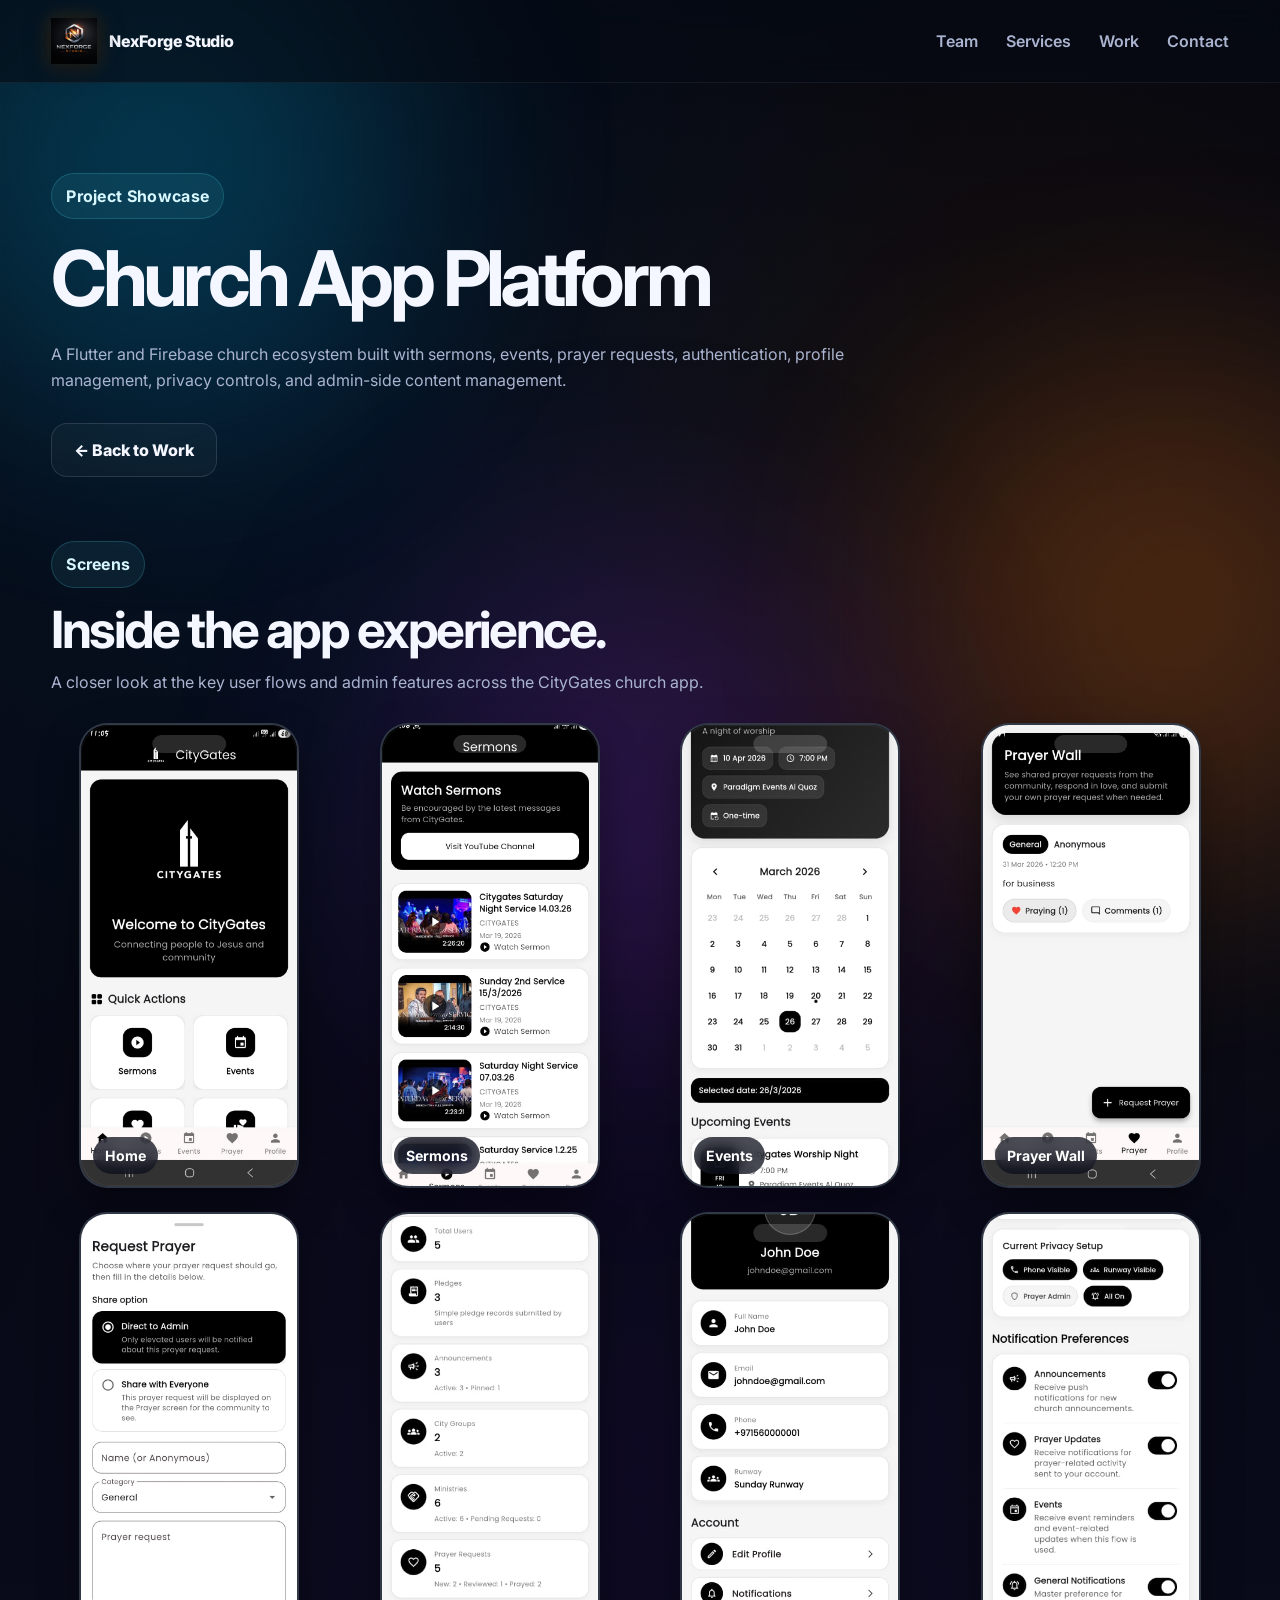
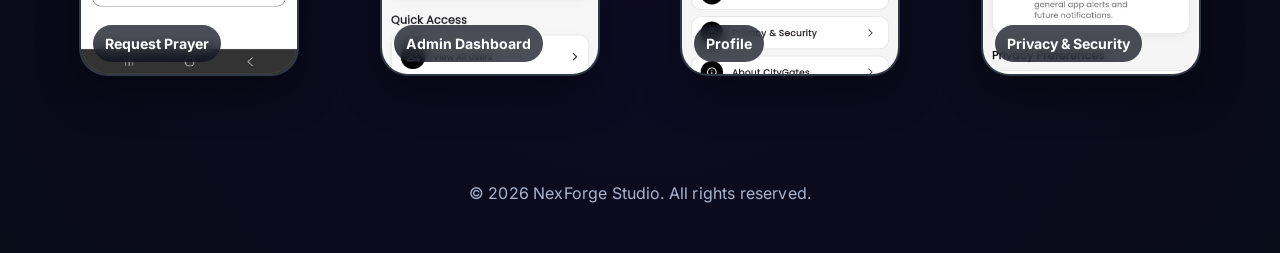
==== church-app.html @ 6024084e "first commit" ====
<!DOCTYPE html>
<html lang="en">
<head>
  <meta charset="UTF-8" />
  <meta name="viewport" content="width=device-width, initial-scale=1.0" />
  <title>Church App Platform | NexForge Studio</title>
  <link rel="preconnect" href="https://fonts.googleapis.com">
  <link rel="preconnect" href="https://fonts.gstatic.com" crossorigin>
  <link href="https://fonts.googleapis.com/css2?family=Inter:wght@400;500;600;700;800;900&display=swap" rel="stylesheet">
  <link rel="stylesheet" href="styles.css" />
</head>
<body>
  <div class="bg-orb orb-1"></div>
  <div class="bg-orb orb-2"></div>
  <div class="bg-orb orb-3"></div>
  <div class="page-noise"></div>

  <header class="site-header">
    <div class="container nav-wrap">
      <a href="index.html" class="brand">
        <img src="assets/logo.png" alt="NexForge Studio Logo" class="brand-logo" />
        <span class="brand-text">NexForge Studio</span>
      </a>

      <nav class="nav">
        <a href="index.html#team">Team</a>
        <a href="index.html#services">Services</a>
        <a href="index.html#work">Work</a>
        <a href="index.html#contact">Contact</a>
      </nav>
    </div>
  </header>

  <main>
    <section class="project-page-hero">
      <div class="container project-page-shell">
        <div class="project-page-copy reveal">
          <div class="section-kicker">Project Showcase</div>
          <h1>Church App Platform</h1>
          <p>
            A Flutter and Firebase church ecosystem built with sermons, events, prayer requests,
            authentication, profile management, privacy controls, and admin-side content management.
          </p>

          <div class="project-page-actions">
            <a href="index.html#work" class="btn btn-secondary">← Back to Work</a>
          </div>
        </div>
      </div>
    </section>

    <section class="project-gallery-section">
      <div class="container">
        <div class="section-head reveal">
          <div class="section-kicker">Screens</div>
          <h2>Inside the app experience.</h2>
          <p>
            A closer look at the key user flows and admin features across the CityGates church app.
          </p>
        </div>

        <div class="project-gallery mobile-gallery">
          <div class="gallery-item phone-frame">
            <img src="assets/church_app/home.jpeg" alt="CityGates church app home screen">
            <span>Home</span>
          </div>

          <div class="gallery-item phone-frame">
            <img src="assets/church_app/sermons.jpeg" alt="CityGates church app sermons screen">
            <span>Sermons</span>
          </div>

          <div class="gallery-item phone-frame">
            <img src="assets/church_app/events.jpeg" alt="CityGates church app events screen">
            <span>Events</span>
          </div>

          <div class="gallery-item phone-frame">
            <img src="assets/church_app/prayer.jpeg" alt="CityGates church app prayer wall screen">
            <span>Prayer Wall</span>
          </div>

          <div class="gallery-item phone-frame">
            <img src="assets/church_app/request-prayer.jpeg" alt="CityGates request prayer screen">
            <span>Request Prayer</span>
          </div>

          <div class="gallery-item phone-frame">
            <img src="assets/church_app/admin-dashboard.jpeg" alt="CityGates admin dashboard screen">
            <span>Admin Dashboard</span>
          </div>

          <div class="gallery-item phone-frame">
            <img src="assets/church_app/profile.jpeg" alt="CityGates profile screen">
            <span>Profile</span>
          </div>

          <div class="gallery-item phone-frame">
            <img src="assets/church_app/privacy-settings.jpeg" alt="CityGates privacy and security screen">
            <span>Privacy & Security</span>
          </div>
        </div>
      </div>
    </section>
  </main>

  <footer class="site-footer">
    <div class="container footer-inner">
      <p>© 2026 NexForge Studio. All rights reserved.</p>
    </div>
  </footer>
</body>
</html>
---- styles.css ----
:root {
  --bg: #070b17;
  --bg-2: #0b1020;
  --text: #f4f7ff;
  --muted: #aab4d0;
  --line: rgba(255, 255, 255, 0.08);
  --glass: rgba(13, 19, 38, 0.62);
  --glass-strong: rgba(8, 13, 27, 0.84);
  --cyan: #56e5ff;
  --blue: #69a9ff;
  --violet: #8d6bff;
  --pink: #ff4fd8;
  --lime: #c9ff75;
  --shadow: 0 30px 80px rgba(0, 0, 0, 0.35);
  --radius-xl: 32px;
  --radius-lg: 24px;
  --radius-md: 18px;
  --max-width: 1200px;
}

* {
  box-sizing: border-box;
  margin: 0;
  padding: 0;
}

html {
  scroll-behavior: smooth;
}

body {
  font-family: "Inter", sans-serif;
  color: var(--text);
  background:
    radial-gradient(circle at 20% 20%, rgba(0, 140, 255, 0.08), transparent 40%),
    radial-gradient(circle at 80% 30%, rgba(255, 120, 0, 0.08), transparent 40%),
    radial-gradient(circle at 50% 80%, rgba(140, 0, 255, 0.06), transparent 50%),
    radial-gradient(circle at 15% 20%, rgba(86, 229, 255, 0.12), transparent 0 24%),
    radial-gradient(circle at 85% 10%, rgba(141, 107, 255, 0.14), transparent 0 22%),
    radial-gradient(circle at 70% 60%, rgba(255, 79, 216, 0.08), transparent 0 20%),
    linear-gradient(180deg, #05070f 0%, #070b17 100%);
  line-height: 1.65;
  overflow-x: hidden;
  position: relative;
}

body::before {
  content: "";
  position: fixed;
  inset: 0;
  background-image:
    linear-gradient(rgba(255,255,255,0.025) 1px, transparent 1px),
    linear-gradient(90deg, rgba(255,255,255,0.025) 1px, transparent 1px);
  background-size: 60px 60px;
  pointer-events: none;
  z-index: -3;
  opacity: 0.35;
}

.bg-orb {
  position: fixed;
  width: 500px;
  height: 500px;
  border-radius: 50%;
  filter: blur(120px);
  opacity: 0.22;
  z-index: -2;
  pointer-events: none;
  animation: floatOrb 12s ease-in-out infinite;
}

.orb-1 {
  top: -100px;
  left: -100px;
  background: #00c6ff;
}

.orb-2 {
  top: 40%;
  right: -150px;
  background: #ff7a18;
  animation-delay: 2s;
}

.orb-3 {
  bottom: -150px;
  left: 30%;
  background: #8a2be2;
  animation-delay: 4s;
}

.page-noise {
  position: fixed;
  inset: 0;
  pointer-events: none;
  opacity: 0.04;
  background-image:
    linear-gradient(rgba(255,255,255,0.06) 1px, transparent 1px),
    linear-gradient(90deg, rgba(255,255,255,0.04) 1px, transparent 1px);
  background-size: 110px 110px;
  mask-image: radial-gradient(circle at center, black 45%, transparent 100%);
  z-index: -1;
}

img {
  max-width: 100%;
  display: block;
}

a {
  color: inherit;
  text-decoration: none;
}

.container {
  width: min(92%, var(--max-width));
  margin: 0 auto;
}

.glass {
  background: linear-gradient(180deg, rgba(255,255,255,0.06), rgba(255,255,255,0.02));
  border: 1px solid var(--line);
  box-shadow: var(--shadow);
  backdrop-filter: blur(20px);
}

.site-header {
  position: sticky;
  top: 0;
  z-index: 100;
  background: rgba(6, 10, 20, 0.6);
  backdrop-filter: blur(16px);
  border-bottom: 1px solid rgba(255,255,255,0.06);
}

.nav-wrap {
  min-height: 82px;
  display: flex;
  align-items: center;
  justify-content: space-between;
  gap: 20px;
}

.brand {
  display: inline-flex;
  align-items: center;
  gap: 12px;
  font-weight: 800;
  letter-spacing: -0.03em;
}

.brand-logo {
  height: 46px;
  width: auto;
  object-fit: contain;
  filter:
    drop-shadow(0 4px 12px rgba(0,0,0,0.5))
    drop-shadow(0 0 8px rgba(255,140,0,0.2));
  flex-shrink: 0;
}

.brand-text {
  font-size: 1rem;
}

.nav {
  display: flex;
  gap: 28px;
  flex-wrap: wrap;
}

.nav a {
  color: var(--muted);
  font-weight: 600;
  transition: color 0.25s ease, transform 0.25s ease;
}

.nav a:hover {
  color: var(--text);
  transform: translateY(-2px);
}

.hero {
  padding: 82px 0 50px;
}

.hero-grid {
  display: grid;
  grid-template-columns: 1.2fr 0.8fr;
  gap: 34px;
  align-items: center;
}

.eyebrow,
.section-kicker,
.mini-tag,
.project-badge {
  display: inline-flex;
  align-items: center;
  gap: 10px;
  padding: 9px 14px;
  border-radius: 999px;
  font-weight: 700;
  letter-spacing: 0.02em;
}

.eyebrow,
.section-kicker,
.mini-tag {
  color: #d8f8ff;
  background: rgba(86, 229, 255, 0.08);
  border: 1px solid rgba(86, 229, 255, 0.18);
}

.hero-copy h1,
.project-page-copy h1 {
  font-size: clamp(3rem, 7vw, 6rem);
  line-height: 0.98;
  letter-spacing: -0.06em;
  margin: 22px 0 24px;
  max-width: 820px;
}

.hero-copy h1 span {
  color: var(--cyan);
}

.hero-copy p,
.section-head p,
.member-bio,
.service-card p,
.project-card p,
.contact-shell p,
.project-page-copy p {
  color: var(--muted);
}

.hero-copy p {
  max-width: 710px;
  font-size: 1.08rem;
}

.hero-actions,
.project-page-actions,
.project-actions {
  display: flex;
  gap: 14px;
  flex-wrap: wrap;
  margin: 30px 0 0;
}

.hero-actions {
  gap: 18px;
  margin: 30px 0 24px;
  align-items: center;
}

.hero-actions .btn {
  min-width: 240px;
}

.btn {
  display: inline-flex;
  align-items: center;
  justify-content: center;
  min-height: 54px;
  padding: 0 22px;
  border-radius: 16px;
  font-weight: 800;
  transition: transform 0.25s ease, box-shadow 0.25s ease, border-color 0.25s ease;
}

.btn:hover {
  transform: translateY(-3px);
}

.btn-primary {
  color: #06111b;
  background: linear-gradient(135deg, var(--cyan), var(--blue), var(--pink));
  box-shadow: 0 18px 40px rgba(86, 229, 255, 0.2);
}

.btn-secondary {
  border: 1px solid rgba(255,255,255,0.12);
  background: rgba(255,255,255,0.03);
}

.hero-stats {
  display: grid;
  grid-template-columns: repeat(3, minmax(0, 1fr));
  gap: 22px;
  margin-top: 0;
  max-width: 1020px;
}

.hero-stats article {
  min-height: 238px;
  padding: 28px 30px;
  border-radius: var(--radius-lg);
  background: rgba(255,255,255,0.035);
  border: 1px solid rgba(255,255,255,0.08);
  display: flex;
  flex-direction: column;
  justify-content: flex-start;
}

.hero-stats strong {
  display: block;
  font-size: 1.2rem;
  margin-bottom: 18px;
}

.hero-stats span {
  color: var(--muted);
  font-size: 0.95rem;
  line-height: 1.7;
  max-width: 18ch;
}

.hero-visual {
  position: relative;
  min-height: 520px;
  display: grid;
  align-items: center;
}

.hero-panel {
  position: relative;
  z-index: 2;
  border-radius: var(--radius-xl);
  padding: 28px;
}

.stack-tiles {
  display: flex;
  flex-wrap: wrap;
  gap: 12px;
  margin-top: 20px;
}

.stack-tiles span,
.skill-list span {
  padding: 11px 15px;
  border-radius: 999px;
  border: 1px solid rgba(255,255,255,0.08);
  background: rgba(255,255,255,0.04);
  color: #e7f5ff;
  font-size: 0.94rem;
}

.orb {
  position: absolute;
  border-radius: 50%;
  filter: blur(14px);
}

.orb-a {
  width: 260px;
  height: 260px;
  background: radial-gradient(circle, rgba(86,229,255,0.42), transparent 70%);
  top: 20px;
  right: 40px;
}

.orb-b {
  width: 300px;
  height: 300px;
  background: radial-gradient(circle, rgba(255,79,216,0.28), transparent 70%);
  bottom: 10px;
  left: 10px;
}

section {
  padding: 44px 0 26px;
}

.section-head {
  margin-bottom: 28px;
}

.section-head h2,
.contact-shell h2 {
  font-size: clamp(2rem, 4vw, 3.3rem);
  line-height: 1;
  letter-spacing: -0.05em;
  margin: 16px 0 14px;
}

.team-grid,
.services-grid,
.work-grid {
  display: grid;
  gap: 22px;
}

.team-grid {
  grid-template-columns: repeat(3, minmax(0, 1fr));
  align-items: stretch;
}

.member-card,
.service-card,
.project-card,
.contact-shell {
  border-radius: var(--radius-xl);
}

.member-card {
  padding: 26px;
  display: flex;
  flex-direction: column;
  height: 100%;
  min-height: 760px;
}

.member-top {
  display: flex;
  align-items: flex-start;
  gap: 16px;
  margin-bottom: 18px;
}

.member-heading {
  min-width: 0;
}

.member-photo {
  width: 84px;
  height: 84px;
  border-radius: 24px;
  object-fit: cover;
  border: 1px solid rgba(255,255,255,0.12);
  flex-shrink: 0;
}

.member-logo {
  background: rgba(255,255,255,0.03);
  padding: 8px;
  object-fit: contain;
}

.member-role {
  color: var(--cyan);
  font-size: 0.88rem;
  margin-bottom: 6px;
}

.member-card h3,
.service-card h3,
.project-card h3 {
  font-size: 1.5rem;
  letter-spacing: -0.03em;
}

.member-bio {
  color: var(--muted);
  margin-bottom: 18px;
}

.skill-list {
  display: flex;
  flex-wrap: wrap;
  gap: 10px;
  margin: 0 0 22px;
}

.accent-two span {
  color: #ffe7ff;
  border-color: rgba(255,79,216,0.18);
  background: rgba(255,79,216,0.06);
}

.member-focus {
  margin-top: auto;
  padding: 18px;
  border-radius: 20px;
  background: rgba(255,255,255,0.035);
  border: 1px solid rgba(255,255,255,0.08);
}

.member-focus strong {
  display: block;
  margin-bottom: 10px;
}

.member-focus ul,
.project-card ul {
  padding-left: 18px;
  color: var(--muted);
}

.member-focus li + li,
.project-card li + li {
  margin-top: 8px;
}

.services-grid {
  grid-template-columns: repeat(4, minmax(0, 1fr));
}

.service-card,
.project-card {
  padding: 24px;
}

.project-badge {
  color: #06111b;
  background: linear-gradient(135deg, var(--cyan), var(--blue));
  margin-bottom: 18px;
}

.project-badge.alt {
  background: linear-gradient(135deg, var(--pink), var(--violet));
  color: white;
}

.project-badge.soft {
  background: linear-gradient(135deg, #d8f7ff, #cfd7ff);
  color: #101728;
}

.project-card p {
  margin: 14px 0 18px;
}

.project-page-hero {
  padding: 90px 0 20px;
}

.project-page-shell {
  display: block;
}

.project-page-copy {
  max-width: 860px;
}

.project-page-copy h1 {
  font-size: clamp(2.6rem, 6vw, 5rem);
}

.project-gallery-section {
  padding-bottom: 70px;
}

.project-gallery {
  margin-top: 26px;
  display: grid;
  gap: 24px;
  align-items: start;
}

.mobile-gallery {
  grid-template-columns: repeat(auto-fit, minmax(220px, 1fr));
}

.phone-frame {
  position: relative;
  width: 100%;
  max-width: 220px;
  aspect-ratio: 9 / 19;
  margin: 0 auto;
  overflow: hidden;
  border-radius: 28px;
  background: #0f1728;
  border: 2px solid rgba(255,255,255,0.14);
  box-shadow:
    0 18px 40px rgba(0, 0, 0, 0.35),
    inset 0 0 0 1px rgba(255,255,255,0.04);
}

.phone-frame::before {
  content: "";
  position: absolute;
  top: 10px;
  left: 50%;
  transform: translateX(-50%);
  width: 34%;
  height: 18px;
  border-radius: 999px;
  background: rgba(255,255,255,0.16);
  z-index: 3;
}

.phone-frame::after {
  content: "";
  position: absolute;
  inset: 0;
  border-radius: 28px;
  box-shadow: inset 0 0 0 1px rgba(255,255,255,0.05);
  pointer-events: none;
}

.phone-frame img {
  width: 100%;
  height: 100%;
  object-fit: cover;
  display: block;
}

.website-gallery {
  grid-template-columns: repeat(auto-fit, minmax(420px, 1fr));
}

.website-shot {
  position: relative;
  overflow: hidden;
  border-radius: 18px;
  background: rgba(255,255,255,0.03);
  border: 1px solid rgba(255,255,255,0.08);
  box-shadow: 0 18px 40px rgba(0, 0, 0, 0.28);
}

.website-shot::before {
  content: "";
  display: block;
  height: 14px;
  background: linear-gradient(90deg, rgba(255,255,255,0.06), rgba(255,255,255,0.02));
  border-bottom: 1px solid rgba(255,255,255,0.06);
}

.website-shot img {
  width: 100%;
  height: auto;
  display: block;
}

.gallery-item {
  transition: transform 0.3s ease, box-shadow 0.3s ease, border-color 0.3s ease;
}

.gallery-item:hover {
  transform: translateY(-8px);
}

.phone-frame:hover {
  box-shadow:
    0 24px 50px rgba(0, 0, 0, 0.4),
    inset 0 0 0 1px rgba(255,255,255,0.05);
}

.website-shot:hover {
  border-color: rgba(86,229,255,0.22);
  box-shadow: 0 24px 50px rgba(0, 0, 0, 0.35);
}

.gallery-item span {
  position: absolute;
  left: 12px;
  bottom: 12px;
  padding: 7px 12px;
  font-size: 0.88rem;
  font-weight: 700;
  color: #ffffff;
  background: rgba(7, 11, 23, 0.72);
  backdrop-filter: blur(8px);
  border-radius: 999px;
  z-index: 4;
}

.contact-section {
  padding-bottom: 60px;
}

.contact-shell {
  padding: 46px;
  border-radius: var(--radius-xl);
}

.contact-intro {
  max-width: 980px;
  margin-bottom: 30px;
}

.contact-intro h2 {
  font-size: clamp(2.4rem, 5vw, 4.6rem);
  line-height: 0.98;
  letter-spacing: -0.06em;
  margin: 18px 0 18px;
}

.contact-lead {
  max-width: 760px;
  color: var(--muted);
  font-size: 1.06rem;
}

.contact-grid.refined-contact-grid {
  margin-top: 18px;
  display: grid;
  grid-template-columns: repeat(2, minmax(0, 1fr));
  gap: 22px;
}

.contact-card {
  padding: 28px 30px;
  border-radius: 28px;
  background: linear-gradient(180deg, rgba(255,255,255,0.04), rgba(255,255,255,0.02));
  border: 1px solid rgba(255,255,255,0.08);
  transition: transform 0.25s ease, border-color 0.25s ease, box-shadow 0.25s ease;
  min-height: 150px;
  display: flex;
  flex-direction: column;
  justify-content: center;
}

.contact-card:hover {
  transform: translateY(-4px);
  border-color: rgba(86,229,255,0.24);
  box-shadow: 0 18px 36px rgba(0, 0, 0, 0.22);
}

.contact-label {
  display: block;
  color: var(--muted);
  font-size: 0.95rem;
  margin-bottom: 12px;
}

.contact-card strong {
  display: block;
  font-size: clamp(1.25rem, 2vw, 1.9rem);
  line-height: 1.15;
  letter-spacing: -0.03em;
  margin-bottom: 10px;
  color: var(--text);
}

.contact-card small {
  color: var(--muted);
  font-size: 0.95rem;
  line-height: 1.6;
}

.featured-contact {
  border-color: rgba(86,229,255,0.28);
  background:
    linear-gradient(180deg, rgba(86,229,255,0.08), rgba(255,255,255,0.02)),
    linear-gradient(90deg, rgba(255,255,255,0.02), rgba(255,255,255,0.01));
}

.availability-card {
  border-color: rgba(141,107,255,0.22);
  background:
    linear-gradient(180deg, rgba(141,107,255,0.08), rgba(255,255,255,0.02)),
    linear-gradient(90deg, rgba(255,255,255,0.02), rgba(255,255,255,0.01));
}

.site-footer {
  padding: 34px 0 46px;
}

.footer-inner {
  display: flex;
  justify-content: center;
  align-items: center;
  text-align: center;
}

.footer-inner p {
  color: var(--muted);
  font-size: 1rem;
  letter-spacing: 0.01em;
}

.reveal {
  animation: fadeUp 0.8s ease both;
}

.delay-1 { animation-delay: 0.12s; }
.delay-2 { animation-delay: 0.24s; }

@keyframes fadeUp {
  from {
    opacity: 0;
    transform: translateY(26px);
  }
  to {
    opacity: 1;
    transform: translateY(0);
  }
}

@keyframes floatOrb {
  0% { transform: translateY(0px); }
  50% { transform: translateY(30px); }
  100% { transform: translateY(0px); }
}

@media (max-width: 1100px) {
  .team-grid {
    grid-template-columns: 1fr 1fr;
  }

  .services-grid {
    grid-template-columns: 1fr 1fr;
  }

  .hero-grid {
    grid-template-columns: 1fr;
    display: grid;
  }

  .hero-visual {
    min-height: 420px;
  }

  .website-gallery {
    grid-template-columns: 1fr;
  }

  .mobile-gallery {
    grid-template-columns: repeat(2, minmax(0, 1fr));
  }
}

@media (max-width: 760px) {
  .nav-wrap {
    padding: 16px 0;
    align-items: flex-start;
    flex-direction: column;
  }

  .nav {
    gap: 16px;
  }

  .brand {
    gap: 10px;
  }

  .brand-logo {
    height: 40px;
  }

  .brand-text {
    font-size: 0.95rem;
  }

  .hero {
    padding-top: 50px;
  }

  .hero-stats,
  .team-grid,
  .services-grid,
  .work-grid,
  .contact-grid,
  .website-gallery,
  .mobile-gallery {
    grid-template-columns: 1fr;
  }

  .hero-copy h1,
  .project-page-copy h1 {
    font-size: clamp(2.5rem, 13vw, 4rem);
  }

  .hero-actions .btn {
    min-width: 100%;
  }

  .hero-stats {
    gap: 16px;
  }

  .hero-stats article {
    min-height: auto;
    padding: 22px;
  }

  .member-top {
    align-items: flex-start;
  }

  .member-photo {
    width: 72px;
    height: 72px;
  }

  .contact-shell,
  .member-card,
  .project-card,
  .service-card {
    padding: 22px;
  }

  .contact-grid.refined-contact-grid {
    grid-template-columns: 1fr;
  }

  .contact-card {
    min-height: auto;
    padding: 24px;
  }

  .contact-intro h2 {
    font-size: clamp(2.2rem, 12vw, 3.4rem);
  }

  .phone-frame {
    max-width: 260px;
  }

  .member-card {
    min-height: auto;
  }

  .site-footer {
    padding: 28px 0 36px;
  }

  .footer-inner p {
    font-size: 0.95rem;
  }

  .bg-orb {
    width: 320px;
    height: 320px;
    filter: blur(90px);
    opacity: 0.18;
  }

  body::before {
    background-size: 42px 42px;
    opacity: 0.22;
  }
}
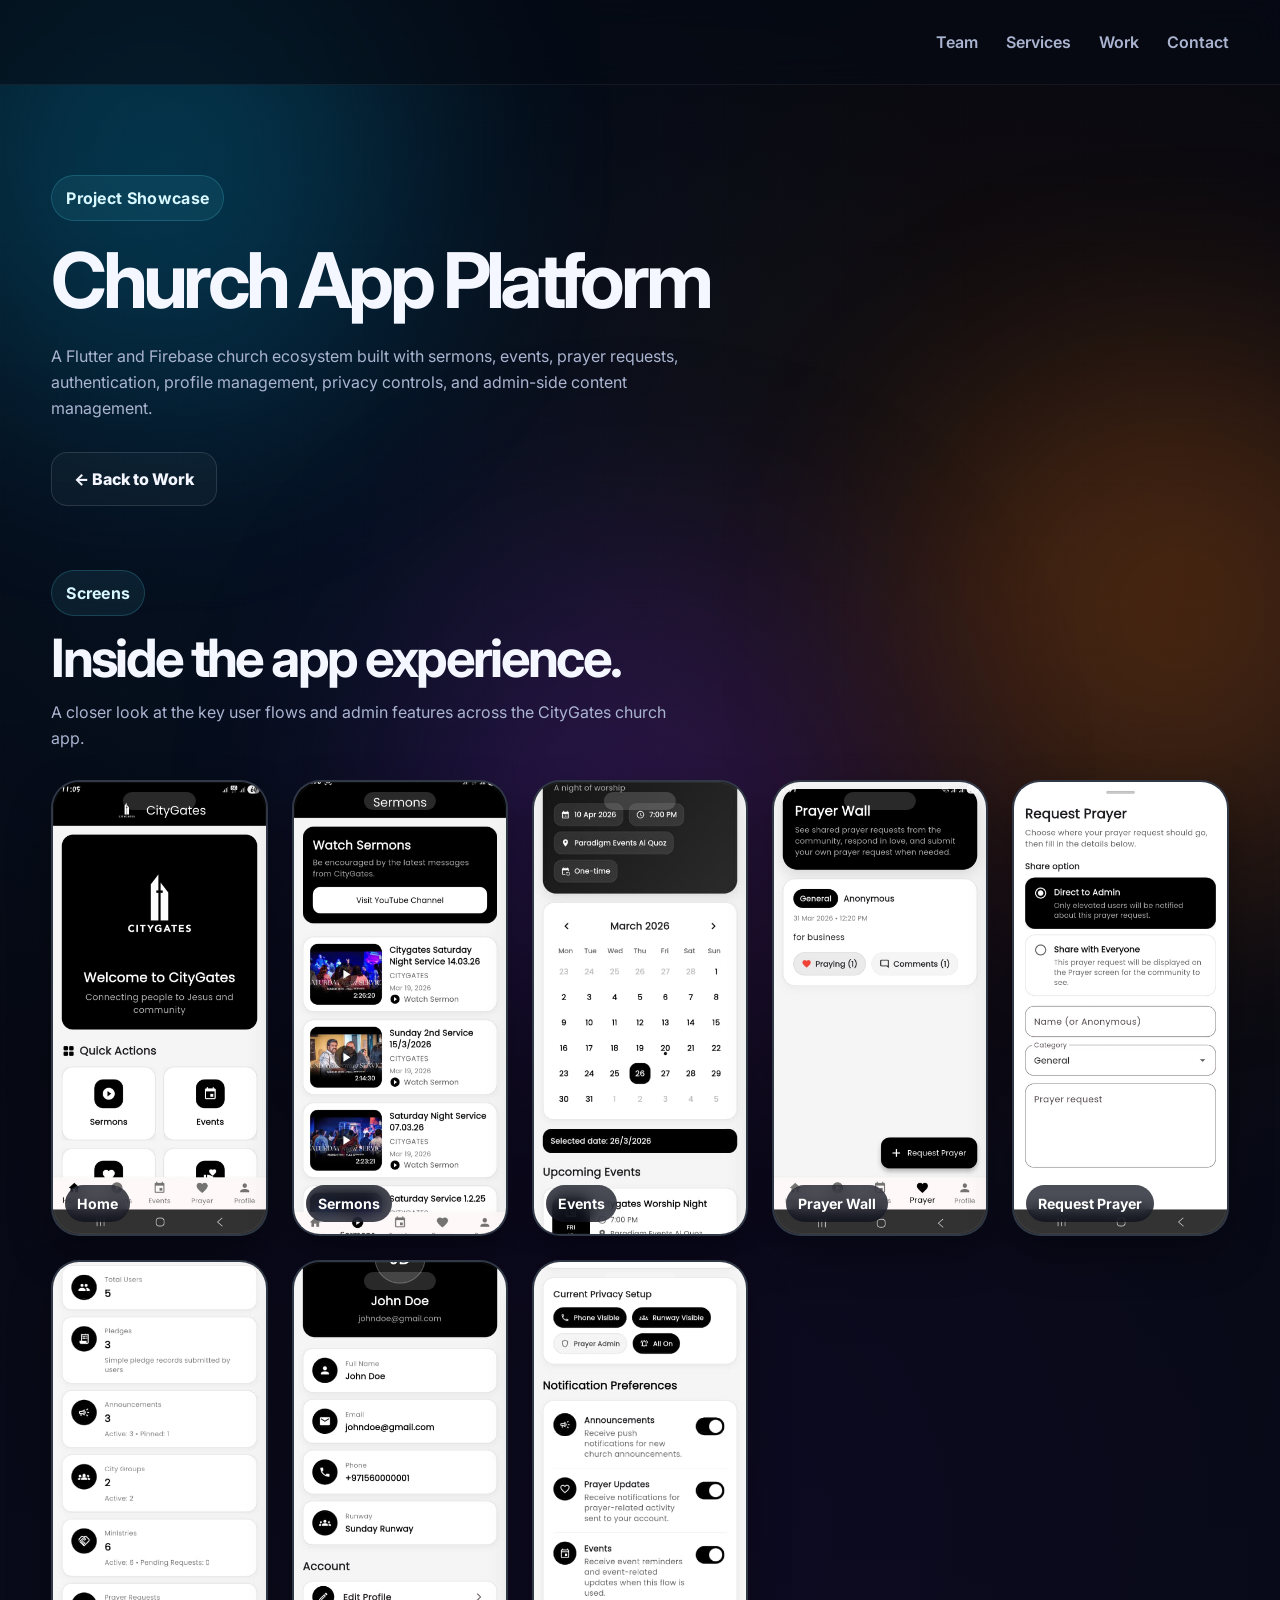
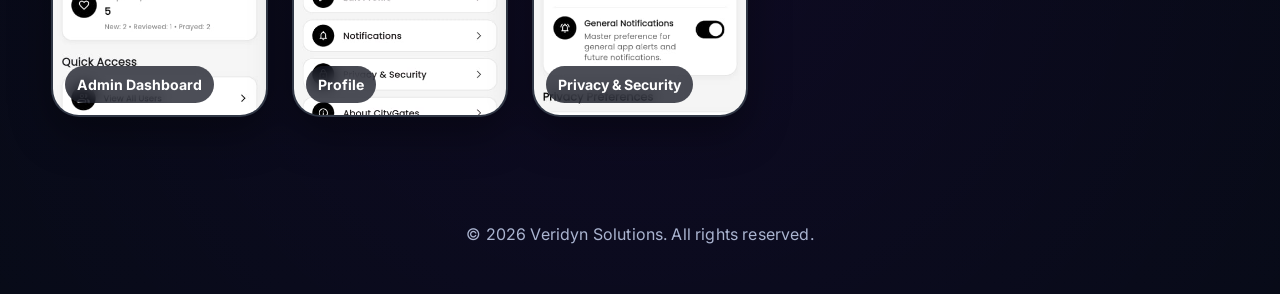
==== commit 43924277: "Update church-app.html" ====
--- a/church-app.html
+++ b/church-app.html
@@ -3,7 +3,18 @@
 <head>
   <meta charset="UTF-8" />
   <meta name="viewport" content="width=device-width, initial-scale=1.0" />
-  <title>Church App Platform | NexForge Studio</title>
+  <title>Church App Platform | Veridyn Solutions</title>
+  <meta name="description" content="A Flutter and Firebase church ecosystem featuring sermons, events, prayer, admin tools, and profile management." />
+  <meta name="theme-color" content="#070b17" />
+  <meta property="og:title" content="Church App Platform | Veridyn Solutions" />
+  <meta property="og:description" content="A Flutter and Firebase church ecosystem featuring sermons, events, prayer, admin tools, and profile management." />
+  <meta property="og:type" content="website" />
+  <meta property="og:image" content="assets/Veridyn Solutions logo.png" />
+  <meta name="twitter:card" content="summary_large_image" />
+  <meta name="twitter:title" content="Church App Platform | Veridyn Solutions" />
+  <meta name="twitter:description" content="A Flutter and Firebase church ecosystem featuring sermons, events, prayer, admin tools, and profile management." />
+  <meta name="twitter:image" content="assets/Veridyn Solutions logo.png" />
+  <link rel="icon" type="image/png" href="assets/Veridyn Solutions logo.png" />
   <link rel="preconnect" href="https://fonts.googleapis.com">
   <link rel="preconnect" href="https://fonts.gstatic.com" crossorigin>
   <link href="https://fonts.googleapis.com/css2?family=Inter:wght@400;500;600;700;800;900&display=swap" rel="stylesheet">
@@ -17,9 +28,8 @@
 
   <header class="site-header">
     <div class="container nav-wrap">
-      <a href="index.html" class="brand">
-        <img src="assets/logo.png" alt="NexForge Studio Logo" class="brand-logo" />
-        <span class="brand-text">NexForge Studio</span>
+      <a href="index.html" class="brand" aria-label="Veridyn Solutions home">
+        <img src="assets/Veridyn Solutions logo.png" alt="Veridyn Solutions logo" class="brand-logo-large" />
       </a>
 
       <nav class="nav">
@@ -97,7 +107,7 @@
 
           <div class="gallery-item phone-frame">
             <img src="assets/church_app/privacy-settings.jpeg" alt="CityGates privacy and security screen">
-            <span>Privacy & Security</span>
+            <span>Privacy &amp; Security</span>
           </div>
         </div>
       </div>
@@ -106,8 +116,8 @@
 
   <footer class="site-footer">
     <div class="container footer-inner">
-      <p>© 2026 NexForge Studio. All rights reserved.</p>
+      <p>© 2026 Veridyn Solutions. All rights reserved.</p>
     </div>
   </footer>
 </body>
-</html>+</html>
--- a/styles.css
+++ b/styles.css
@@ -134,37 +134,39 @@
 }
 
 .nav-wrap {
-  min-height: 82px;
+  height: 84px;
   display: flex;
   align-items: center;
   justify-content: space-between;
-  gap: 20px;
+  gap: 28px;
 }
 
 .brand {
   display: inline-flex;
   align-items: center;
-  gap: 12px;
-  font-weight: 800;
-  letter-spacing: -0.03em;
-}
-
-.brand-logo {
-  height: 46px;
+  height: 100%;
+  min-width: 0;
+  flex-shrink: 0;
+}
+
+.brand-logo-large {
   width: auto;
+  height: 150px;
   object-fit: contain;
-  filter:
-    drop-shadow(0 4px 12px rgba(0,0,0,0.5))
-    drop-shadow(0 0 8px rgba(255,140,0,0.2));
-  flex-shrink: 0;
-}
-
-.brand-text {
-  font-size: 1rem;
+  display: block;
+  filter: brightness(1.5) contrast(1.2);
+  transition: transform 0.25s ease, filter 0.25s ease;
+  transform-origin: left center;
+}
+
+.brand:hover .brand-logo-large {
+  transform: scale(1.03);
+  filter: brightness(1.62) contrast(1.24);
 }
 
 .nav {
   display: flex;
+  align-items: center;
   gap: 28px;
   flex-wrap: wrap;
 }
@@ -235,8 +237,14 @@
   color: var(--muted);
 }
 
+.hero-copy p,
+.section-head p,
+.contact-lead,
+.project-page-copy p {
+  max-width: 65ch;
+}
+
 .hero-copy p {
-  max-width: 710px;
   font-size: 1.08rem;
 }
 
@@ -380,7 +388,7 @@
 
 .section-head h2,
 .contact-shell h2 {
-  font-size: clamp(2rem, 4vw, 3.3rem);
+  font-size: clamp(1.9rem, 5vw, 3.3rem);
   line-height: 1;
   letter-spacing: -0.05em;
   margin: 16px 0 14px;
@@ -391,6 +399,11 @@
 .work-grid {
   display: grid;
   gap: 22px;
+}
+
+.services-grid,
+.work-grid {
+  align-items: stretch;
 }
 
 .team-grid {
@@ -413,6 +426,12 @@
   min-height: 760px;
 }
 
+.service-card,
+.project-card {
+  padding: 24px;
+  height: 100%;
+}
+
 .member-top {
   display: flex;
   align-items: flex-start;
@@ -420,7 +439,10 @@
   margin-bottom: 18px;
 }
 
-.member-heading {
+.member-heading,
+.contact-card,
+.project-card,
+.service-card {
   min-width: 0;
 }
 
@@ -446,6 +468,13 @@
 }
 
 .member-card h3,
+.contact-card strong,
+.project-card h3,
+.service-card h3 {
+  overflow-wrap: anywhere;
+}
+
+.member-card h3,
 .service-card h3,
 .project-card h3 {
   font-size: 1.5rem;
@@ -498,11 +527,6 @@
   grid-template-columns: repeat(4, minmax(0, 1fr));
 }
 
-.service-card,
-.project-card {
-  padding: 24px;
-}
-
 .project-badge {
   color: #06111b;
   background: linear-gradient(135deg, var(--cyan), var(--blue));
@@ -551,7 +575,7 @@
 }
 
 .mobile-gallery {
-  grid-template-columns: repeat(auto-fit, minmax(220px, 1fr));
+  grid-template-columns: repeat(auto-fit, minmax(180px, 1fr));
 }
 
 .phone-frame {
@@ -599,7 +623,7 @@
 }
 
 .website-gallery {
-  grid-template-columns: repeat(auto-fit, minmax(420px, 1fr));
+  grid-template-columns: repeat(auto-fit, minmax(320px, 1fr));
 }
 
 .website-shot {
@@ -673,7 +697,7 @@
 }
 
 .contact-intro h2 {
-  font-size: clamp(2.4rem, 5vw, 4.6rem);
+  font-size: clamp(2rem, 6vw, 4.6rem);
   line-height: 0.98;
   letter-spacing: -0.06em;
   margin: 18px 0 18px;
@@ -694,6 +718,7 @@
 
 .contact-card {
   padding: 28px 30px;
+  color: inherit;
   border-radius: 28px;
   background: linear-gradient(180deg, rgba(255,255,255,0.04), rgba(255,255,255,0.02));
   border: 1px solid rgba(255,255,255,0.08);
@@ -804,6 +829,47 @@
   .hero-visual {
     min-height: 420px;
   }
+}
+
+@media (max-width: 900px) {
+  .nav-wrap {
+    min-height: auto;
+    height: auto;
+    flex-direction: column;
+    align-items: flex-start;
+    padding: 14px 0;
+    gap: 12px;
+  }
+
+  .brand {
+    height: auto;
+    width: 100%;
+  }
+
+  .brand-logo-large {
+    height: 88px;
+  }
+
+  .nav {
+    width: 100%;
+    gap: 14px;
+    justify-content: flex-start;
+  }
+
+  .hero-grid,
+  .services-grid,
+  .team-grid,
+  .work-grid {
+    grid-template-columns: 1fr;
+  }
+
+  .hero-visual {
+    min-height: auto;
+  }
+
+  .hero-panel {
+    padding: 24px;
+  }
 
   .website-gallery {
     grid-template-columns: 1fr;
@@ -812,11 +878,29 @@
   .mobile-gallery {
     grid-template-columns: repeat(2, minmax(0, 1fr));
   }
+
+  section {
+    padding: 34px 0 20px;
+  }
+
+  .hero {
+    padding: 56px 0 34px;
+  }
+
+  .contact-shell,
+  .member-card,
+  .project-card,
+  .service-card {
+    padding: 24px;
+  }
+
+  .hero-actions .btn {
+    min-width: 200px;
+  }
 }
 
 @media (max-width: 760px) {
   .nav-wrap {
-    padding: 16px 0;
     align-items: flex-start;
     flex-direction: column;
   }
@@ -826,15 +910,11 @@
   }
 
   .brand {
-    gap: 10px;
-  }
-
-  .brand-logo {
-    height: 40px;
-  }
-
-  .brand-text {
-    font-size: 0.95rem;
+    width: 100%;
+  }
+
+  .brand-logo-large {
+    height: 76px;
   }
 
   .hero {
@@ -856,7 +936,10 @@
     font-size: clamp(2.5rem, 13vw, 4rem);
   }
 
-  .hero-actions .btn {
+  .hero-actions .btn,
+  .project-actions .btn,
+  .project-page-actions .btn {
+    width: 100%;
     min-width: 100%;
   }
 
@@ -925,4 +1008,20 @@
     background-size: 42px 42px;
     opacity: 0.22;
   }
-}+}
+
+@media (max-width: 600px) {
+  .mobile-gallery {
+    grid-template-columns: 1fr;
+  }
+
+  .phone-frame {
+    max-width: 240px;
+  }
+}
+
+@media (max-width: 640px) {
+  .brand-logo-large {
+    height: 68px;
+  }
+}
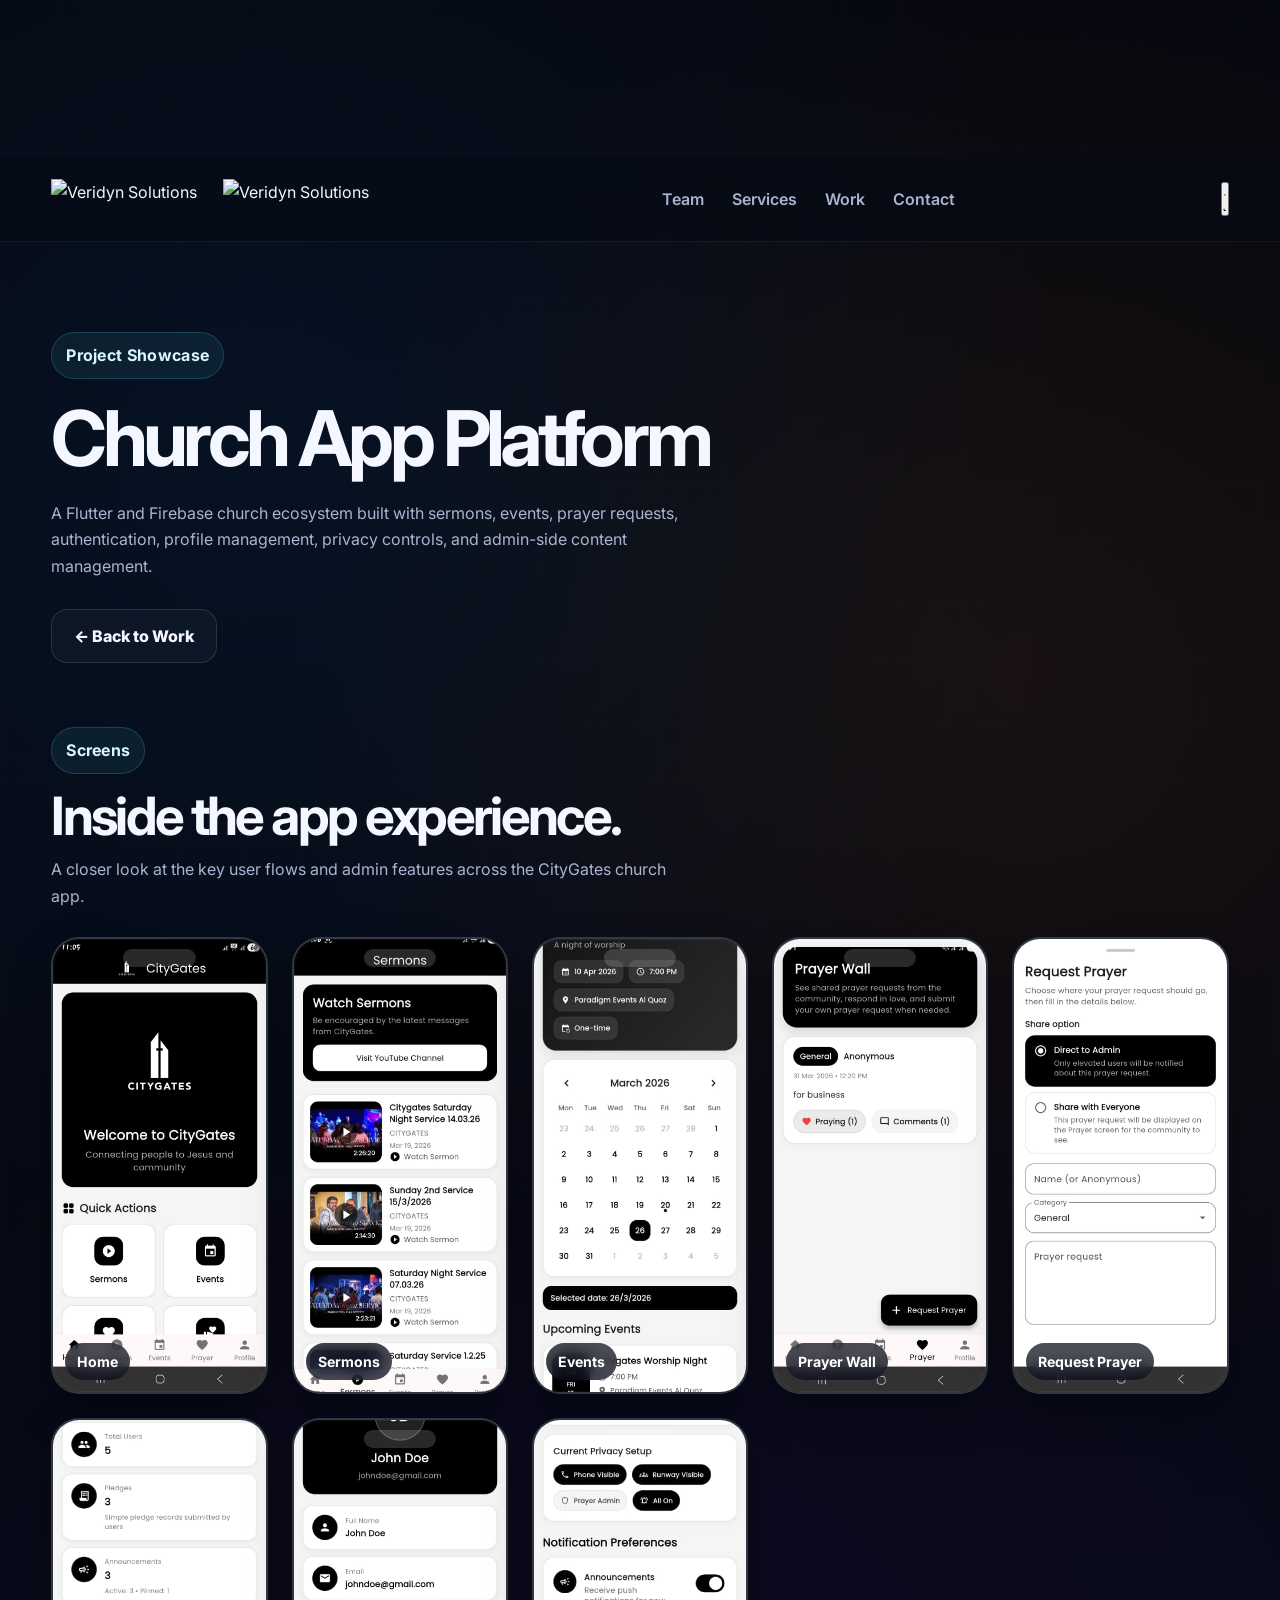
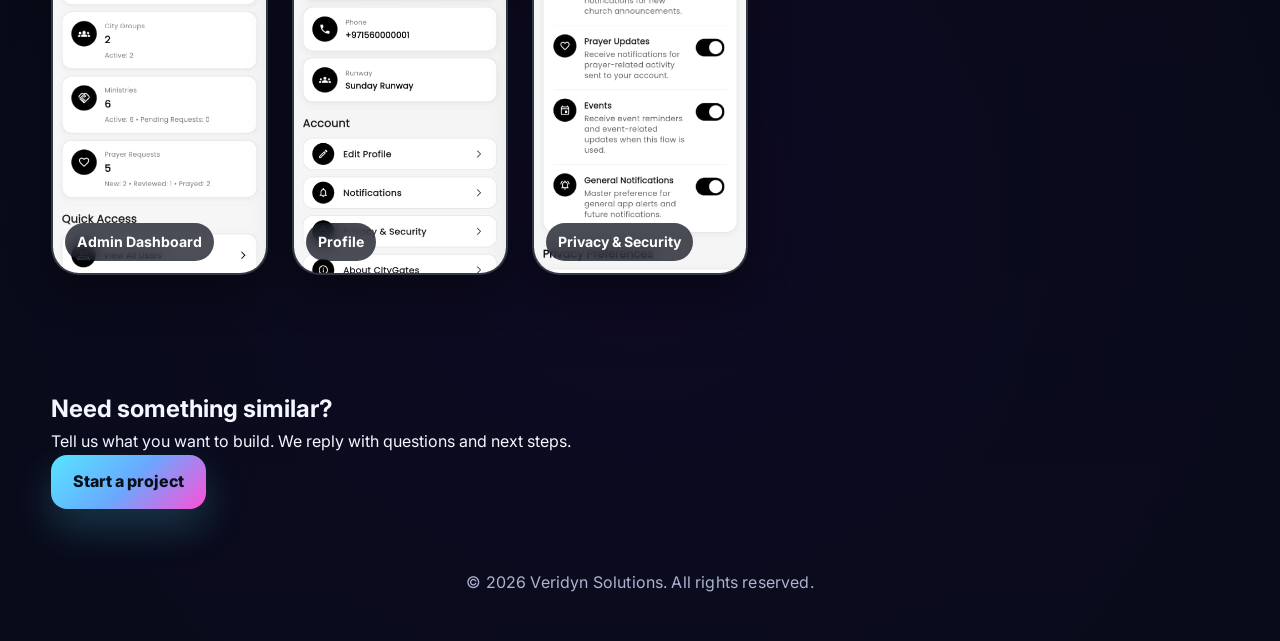
==== commit ee6224a2: "Update church-app.html" ====
--- a/church-app.html
+++ b/church-app.html
@@ -19,25 +19,31 @@
   <link rel="preconnect" href="https://fonts.gstatic.com" crossorigin>
   <link href="https://fonts.googleapis.com/css2?family=Inter:wght@400;500;600;700;800;900&display=swap" rel="stylesheet">
   <link rel="stylesheet" href="styles.css" />
+  <script>(function(){var d=document.documentElement;d.classList.add("js");var t;try{t=localStorage.getItem("veridyn-theme")}catch(e){}if(t!=="light"&&t!=="dark"){t=window.matchMedia("(prefers-color-scheme: light)").matches?"light":"dark"}d.setAttribute("data-theme",t)})()</script>
+  <script src="script.js" defer></script>
+  <script src="background.js" defer></script>
 </head>
 <body>
-  <div class="bg-orb orb-1"></div>
-  <div class="bg-orb orb-2"></div>
-  <div class="bg-orb orb-3"></div>
-  <div class="page-noise"></div>
+  <canvas id="bg-canvas" aria-hidden="true"></canvas>
+  
 
   <header class="site-header">
     <div class="container nav-wrap">
       <a href="index.html" class="brand" aria-label="Veridyn Solutions home">
-        <img src="assets/Veridyn Solutions logo.png" alt="Veridyn Solutions logo" class="brand-logo-large" />
+        <img src="assets/logo-night.png" alt="Veridyn Solutions" class="brand-logo logo-night" width="172" height="40" />
+        <img src="assets/logo-day.png" alt="Veridyn Solutions" class="brand-logo logo-day" width="172" height="40" />
       </a>
 
       <nav class="nav">
         <a href="index.html#team">Team</a>
         <a href="index.html#services">Services</a>
         <a href="index.html#work">Work</a>
-        <a href="index.html#contact">Contact</a>
+        <a class="nav-cta" href="index.html#contact">Contact</a>
       </nav>
+      <button class="theme-toggle" type="button" aria-label="Switch to day mode" aria-pressed="false">
+        <svg class="i-sun" viewBox="0 0 24 24" aria-hidden="true"><circle cx="12" cy="12" r="4"/><path d="M12 2v2M12 20v2M4.9 4.9l1.4 1.4M17.7 17.7l1.4 1.4M2 12h2M20 12h2M4.9 19.1l1.4-1.4M17.7 6.3l1.4-1.4"/></svg>
+        <svg class="i-moon" viewBox="0 0 24 24" aria-hidden="true"><path d="M20.5 14.5A8.5 8.5 0 0 1 9.5 3.5a8.5 8.5 0 1 0 11 11z"/></svg>
+      </button>
     </div>
   </header>
 
@@ -112,6 +118,15 @@
         </div>
       </div>
     </section>
+    <section class="project-cta">
+      <div class="container project-cta-inner reveal">
+        <div>
+          <h2>Need something similar?</h2>
+          <p>Tell us what you want to build. We reply with questions and next steps.</p>
+        </div>
+        <a href="index.html#contact" class="btn btn-primary">Start a project</a>
+      </div>
+    </section>
   </main>
 
   <footer class="site-footer">
--- a/styles.css
+++ b/styles.css
@@ -914,7 +914,7 @@
   }
 
   .brand-logo-large {
-    height: 76px;
+    height: 88px;
   }
 
   .hero {
@@ -1010,6 +1010,12 @@
   }
 }
 
+@media (max-width: 640px) {
+  .brand-logo-large {
+    height: 90px;
+  }
+}
+
 @media (max-width: 600px) {
   .mobile-gallery {
     grid-template-columns: 1fr;
@@ -1020,8 +1026,24 @@
   }
 }
 
-@media (max-width: 640px) {
-  .brand-logo-large {
-    height: 68px;
-  }
-}
+/* ==============================
+   KittyCare Project Enhancements
+   ============================== */
+
+.project-card h3 {
+  color: var(--text);
+}
+
+.project-card .project-badge.alt {
+  box-shadow: 0 12px 28px rgba(255, 79, 216, 0.14);
+}
+
+.phone-frame img {
+  background: #fff7ef;
+}
+
+@media (min-width: 901px) {
+  .work-grid {
+    grid-template-columns: repeat(2, minmax(0, 1fr));
+  }
+}
